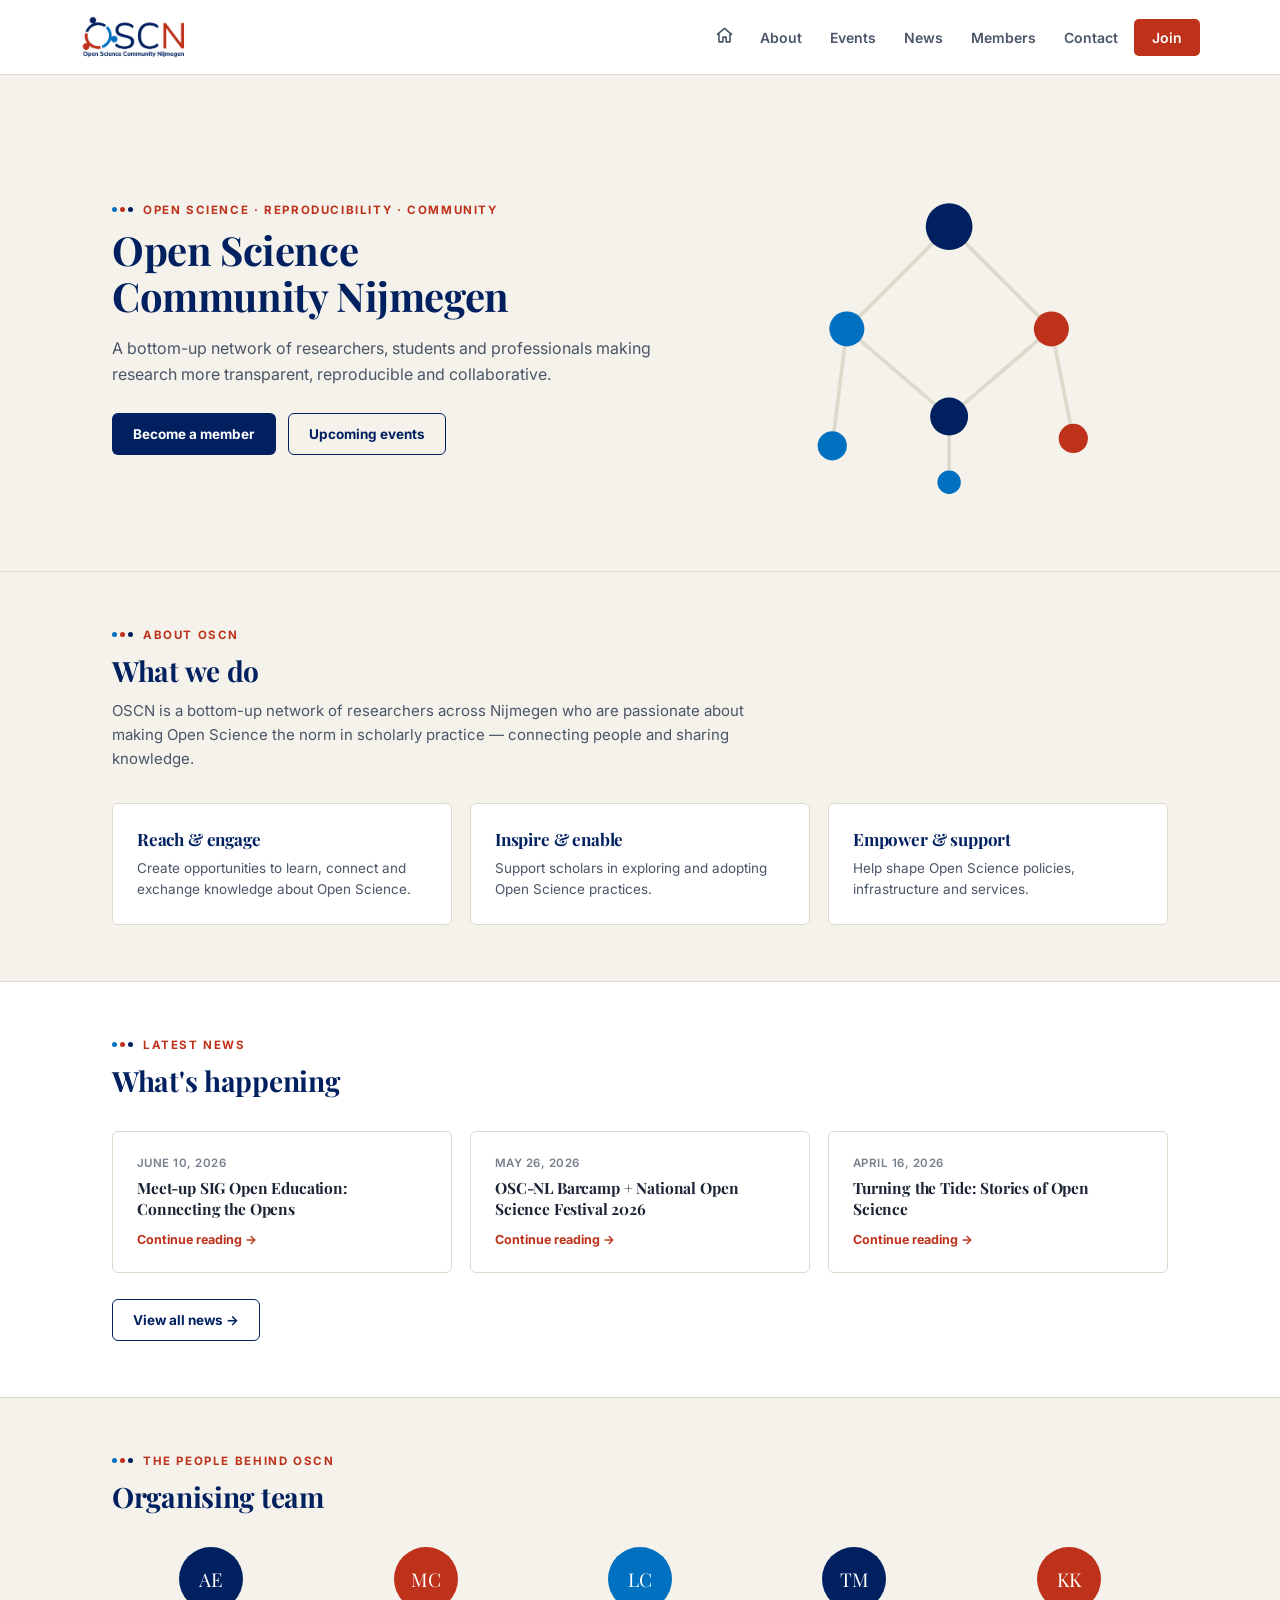
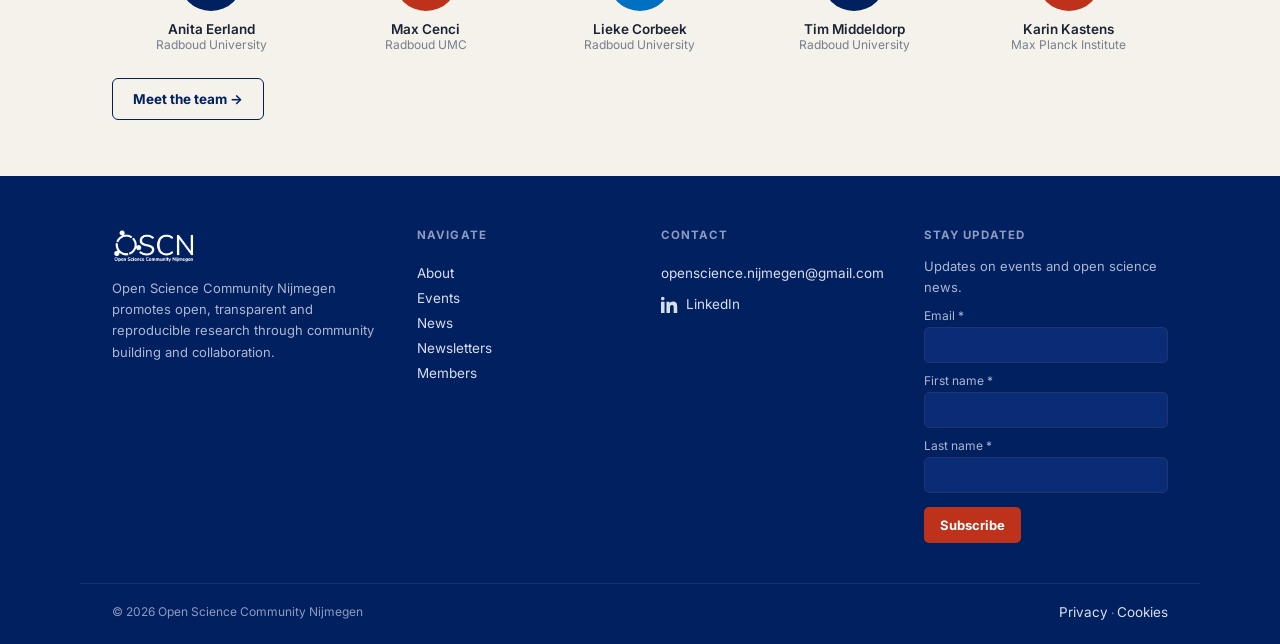
==== index.html @ 94304646 "Rename index (3).html to index.html" ====
<!DOCTYPE html>
<html lang="en">
<head>
<meta charset="UTF-8">
<meta name="viewport" content="width=device-width, initial-scale=1.0">
<title>Open Science Community Nijmegen</title>
<link rel="preconnect" href="https://fonts.googleapis.com">
<link rel="preconnect" href="https://fonts.gstatic.com" crossorigin>
<link href="https://fonts.googleapis.com/css2?family=Inter:wght@400;500;600;700&family=Playfair+Display:wght@500;600;700&display=swap" rel="stylesheet">
<link rel="stylesheet" href="style.css">
</head>
<body>

<header class="site">
  <div class="wrap bar">
    <a class="logo" href="index.html"><img src="images/OSCN_logo_transparant.png" alt="OSCN"></a>
    <button class="nav-toggle" id="navToggle">MENU</button>
    <nav class="primary" id="primaryNav">
      <ul>
        <li><a class="home-link" href="index.html" aria-label="Home">
          <svg viewBox="0 0 24 24" fill="none" stroke-width="2" stroke-linecap="round" stroke-linejoin="round"><path d="M3 10.5L12 3l9 7.5"/><path d="M5 10v10h5v-6h4v6h5V10"/></svg>
        </a></li>
        <li class="dropdown">
          <a href="pages/about.html">About</a>
          <div class="dropdown-content"><a href="pages/resources.html">Resources</a></div>
        </li>
        <li><a href="pages/events.html">Events</a></li>
        <li class="dropdown">
          <a href="pages/news.html">News</a>
          <div class="dropdown-content"><a href="pages/news.html">News</a><a href="pages/newsletters.html">Newsletters</a></div>
        </li>
        <li><a href="pages/members.html">Members</a></li>
        <li><a href="pages/contact.html">Contact</a></li>
        <li><a href="pages/members.html" class="join-btn">Join</a></li>
      </ul>
    </nav>
  </div>
</header>

<section class="page-hero">
  <div class="wrap" style="display:grid;grid-template-columns:1.3fr 1fr;gap:48px;align-items:center;">
    <div>
      <div class="eyebrow"><span class="dot3"><span></span><span></span><span></span></span>OPEN SCIENCE · REPRODUCIBILITY · COMMUNITY</div>
      <h1>Open Science Community Nijmegen</h1>
      <p class="lede">A bottom-up network of researchers, students and professionals making research more transparent, reproducible and collaborative.</p>
      <div class="btn-row" style="margin-top:26px;">
        <a href="pages/members.html" class="btn btn-primary">Become a member</a>
        <a href="pages/events.html" class="btn btn-outline">Upcoming events</a>
      </div>
    </div>
    <svg viewBox="0 0 300 260" width="100%" height="auto" aria-hidden="true">
      <g stroke-width="2.5" fill="none">
        <line x1="150" y1="60" x2="80" y2="130" stroke="#DEDACB"/>
        <line x1="150" y1="60" x2="220" y2="130" stroke="#DEDACB"/>
        <line x1="80" y1="130" x2="70" y2="210" stroke="#DEDACB"/>
        <line x1="80" y1="130" x2="150" y2="190" stroke="#DEDACB"/>
        <line x1="220" y1="130" x2="150" y2="190" stroke="#DEDACB"/>
        <line x1="220" y1="130" x2="235" y2="205" stroke="#DEDACB"/>
        <line x1="150" y1="190" x2="150" y2="235" stroke="#DEDACB"/>
      </g>
      <circle cx="150" cy="60" r="16" fill="#002060"/>
      <circle cx="80" cy="130" r="12" fill="#0070C0"/>
      <circle cx="220" cy="130" r="12" fill="#BE311A"/>
      <circle cx="70" cy="210" r="10" fill="#0070C0"/>
      <circle cx="150" cy="190" r="13" fill="#002060"/>
      <circle cx="235" cy="205" r="10" fill="#BE311A"/>
      <circle cx="150" cy="235" r="8" fill="#0070C0"/>
    </svg>
  </div>
</section>

<section class="reveal-target">
  <div class="wrap">
    <div class="section-head">
      <div class="eyebrow"><span class="dot3"><span></span><span></span><span></span></span>ABOUT OSCN</div>
      <h2>What we do</h2>
      <p>OSCN is a bottom-up network of researchers across Nijmegen who are passionate about making Open Science the norm in scholarly practice — connecting people and sharing knowledge.</p>
    </div>
    <div style="display:grid;grid-template-columns:repeat(3,1fr);gap:18px;">
      <div class="card"><h3 style="font-size:17px;color:var(--blue);margin-bottom:8px;">Reach &amp; engage</h3><p style="font-size:13.5px;color:var(--ink-soft);line-height:1.55;margin:0;">Create opportunities to learn, connect and exchange knowledge about Open Science.</p></div>
      <div class="card"><h3 style="font-size:17px;color:var(--blue);margin-bottom:8px;">Inspire &amp; enable</h3><p style="font-size:13.5px;color:var(--ink-soft);line-height:1.55;margin:0;">Support scholars in exploring and adopting Open Science practices.</p></div>
      <div class="card"><h3 style="font-size:17px;color:var(--blue);margin-bottom:8px;">Empower &amp; support</h3><p style="font-size:13.5px;color:var(--ink-soft);line-height:1.55;margin:0;">Help shape Open Science policies, infrastructure and services.</p></div>
    </div>
  </div>
</section>

<section class="section-alt reveal-target">
  <div class="wrap">
    <div class="section-head">
      <div class="eyebrow"><span class="dot3"><span></span><span></span><span></span></span>LATEST NEWS</div>
      <h2>What's happening</h2>
    </div>
    <div style="display:grid;grid-template-columns:repeat(3,1fr);gap:18px;">
      <div class="card">
        <div style="font-size:11.5px;color:var(--muted);font-weight:600;letter-spacing:.04em;margin-bottom:8px;">JUNE 10, 2026</div>
        <h3 style="font-size:15.5px;line-height:1.35;margin-bottom:8px;">Meet-up SIG Open Education: Connecting the Opens</h3>
        <a href="pages/news.html" style="font-size:12.5px;font-weight:700;color:var(--accent);text-decoration:none;">Continue reading →</a>
      </div>
      <div class="card">
        <div style="font-size:11.5px;color:var(--muted);font-weight:600;letter-spacing:.04em;margin-bottom:8px;">MAY 26, 2026</div>
        <h3 style="font-size:15.5px;line-height:1.35;margin-bottom:8px;">OSC-NL Barcamp + National Open Science Festival 2026</h3>
        <a href="pages/news.html" style="font-size:12.5px;font-weight:700;color:var(--accent);text-decoration:none;">Continue reading →</a>
      </div>
      <div class="card">
        <div style="font-size:11.5px;color:var(--muted);font-weight:600;letter-spacing:.04em;margin-bottom:8px;">APRIL 16, 2026</div>
        <h3 style="font-size:15.5px;line-height:1.35;margin-bottom:8px;">Turning the Tide: Stories of Open Science</h3>
        <a href="pages/news.html" style="font-size:12.5px;font-weight:700;color:var(--accent);text-decoration:none;">Continue reading →</a>
      </div>
    </div>
    <div style="margin-top:26px;"><a href="pages/news.html" class="btn btn-outline">View all news →</a></div>
  </div>
</section>

<section class="reveal-target">
  <div class="wrap">
    <div class="section-head">
      <div class="eyebrow"><span class="dot3"><span></span><span></span><span></span></span>THE PEOPLE BEHIND OSCN</div>
      <h2>Organising team</h2>
    </div>
    <div style="display:grid;grid-template-columns:repeat(5,1fr);gap:16px;">
      <div style="text-align:center;">
        <div style="width:64px;height:64px;border-radius:50%;background:var(--blue);color:#fff;display:flex;align-items:center;justify-content:center;font-family:'Playfair Display',serif;font-size:19px;margin:0 auto 10px;">AE</div>
        <div style="font-weight:600;font-size:13.5px;">Anita Eerland</div>
        <div style="font-size:12px;color:var(--muted);">Radboud University</div>
      </div>
      <div style="text-align:center;">
        <div style="width:64px;height:64px;border-radius:50%;background:var(--accent);color:#fff;display:flex;align-items:center;justify-content:center;font-family:'Playfair Display',serif;font-size:19px;margin:0 auto 10px;">MC</div>
        <div style="font-weight:600;font-size:13.5px;">Max Cenci</div>
        <div style="font-size:12px;color:var(--muted);">Radboud UMC</div>
      </div>
      <div style="text-align:center;">
        <div style="width:64px;height:64px;border-radius:50%;background:var(--sky);color:#fff;display:flex;align-items:center;justify-content:center;font-family:'Playfair Display',serif;font-size:19px;margin:0 auto 10px;">LC</div>
        <div style="font-weight:600;font-size:13.5px;">Lieke Corbeek</div>
        <div style="font-size:12px;color:var(--muted);">Radboud University</div>
      </div>
      <div style="text-align:center;">
        <div style="width:64px;height:64px;border-radius:50%;background:var(--blue);color:#fff;display:flex;align-items:center;justify-content:center;font-family:'Playfair Display',serif;font-size:19px;margin:0 auto 10px;">TM</div>
        <div style="font-weight:600;font-size:13.5px;">Tim Middeldorp</div>
        <div style="font-size:12px;color:var(--muted);">Radboud University</div>
      </div>
      <div style="text-align:center;">
        <div style="width:64px;height:64px;border-radius:50%;background:var(--accent);color:#fff;display:flex;align-items:center;justify-content:center;font-family:'Playfair Display',serif;font-size:19px;margin:0 auto 10px;">KK</div>
        <div style="font-weight:600;font-size:13.5px;">Karin Kastens</div>
        <div style="font-size:12px;color:var(--muted);">Max Planck Institute</div>
      </div>
    </div>
    <div style="margin-top:26px;"><a href="pages/about.html" class="btn btn-outline">Meet the team →</a></div>
  </div>
</section>

<footer class="site">
  <div class="wrap footer-grid">
    <div>
      <img src="images/OSCN_logo_transparant.png" alt="OSCN" class="footer-logo">
      <p>Open Science Community Nijmegen promotes open, transparent and reproducible research through community building and collaboration.</p>
    </div>
    <div class="flinks">
      <h3>Navigate</h3>
      <a href="pages/about.html">About</a>
      <a href="pages/events.html">Events</a>
      <a href="pages/news.html">News</a>
      <a href="pages/newsletters.html">Newsletters</a>
      <a href="pages/members.html">Members</a>
    </div>
    <div class="flinks">
      <h3>Contact</h3>
      <a href="mailto:openscience.nijmegen@gmail.com">openscience.nijmegen@gmail.com</a>
      <a class="social-link" href="https://www.linkedin.com/company/open-science-community-nijmegen/" target="_blank" rel="noopener noreferrer">
        <svg viewBox="0 0 24 24"><path d="M4.98 3.5C4.98 4.88 3.87 6 2.5 6S0 4.88 0 3.5 1.12 1 2.5 1 4.98 2.12 4.98 3.5zM0 8h5v16H0V8zm7.5 0H12v2.2h.1C12.9 8.8 14.7 7.7 17 7.7c5 0 5.9 3.3 5.9 7.6V24h-5v-7.3c0-1.7 0-3.9-2.4-3.9s-2.8 1.9-2.8 3.8V24h-5V8z"/></svg>
        LinkedIn
      </a>
    </div>
    <div>
      <h3>Stay updated</h3>
      <p style="margin-bottom:6px;">Updates on events and open science news.</p>
      <form method="post" action="https://open-science-community-nijmegen.email-provider.eu/subscribe/post/index.php" accept-charset="utf-8" class="nl-form form-op7pq9fkox">
        <input type="hidden" name="next" value="" />
        <input type="hidden" name="a" value="ohz7mrmpse" />
        <input type="hidden" name="l" value="op7pq9fkox" />
        <label for="id-Kz6LqtiXnQ">Email *</label>
        <input name="Kz6LqtiXnQ" id="id-Kz6LqtiXnQ" type="email" required>
        <label for="id-P3Px8y6G0Y">First name *</label>
        <input name="P3Px8y6G0Y" id="id-P3Px8y6G0Y" type="text" required>
        <label for="id-OTxNlZSNlG">Last name *</label>
        <input name="OTxNlZSNlG" id="id-OTxNlZSNlG" type="text" required>
        <input type="email" id="email" name="email" style="position:absolute;left:-9999px;" tabindex="-1" autocomplete="off">
        <input type="submit" value="Subscribe">
      </form>
    </div>
  </div>
  <div class="wrap footer-bottom">
    <span>© 2026 Open Science Community Nijmegen</span>
    <span><a href="#">Privacy</a> · <a href="#">Cookies</a></span>
  </div>
</footer>

<script src="script.js"></script>
</body>
</html>
---- style.css ----
/* ============ OSCN — shared styles ============ */
:root{
  --blue:#002060;
  --blue-deep:#001640;
  --accent:#BE311A;
  --accent-deep:#96250F;
  --sky:#0070C0;
  --paper:#F4F2EA;
  --card:#FFFFFF;
  --ink:#1B2434;
  --ink-soft:#4A5568;
  --muted:#767F8C;
  --rule:#DEDACB;
  --rule-strong:#C7C1AC;
  --radius:6px;
}
*{box-sizing:border-box;}
html{scroll-behavior:smooth;}
body{
  margin:0;background:var(--paper);color:var(--ink);
  font-family:'Inter',sans-serif;-webkit-font-smoothing:antialiased;
  font-weight:400;
}
img{max-width:100%;display:block;}
a{color:inherit;}
::selection{background:#F0D3CB;color:var(--accent-deep);}
h1,h2,h3{font-family:'Playfair Display',serif;margin:0;letter-spacing:-0.01em;}
.wrap{max-width:1120px;margin:0 auto;padding:0 32px;}
.eyebrow{
  font-family:'Inter',sans-serif;font-weight:700;font-size:11.5px;letter-spacing:.14em;
  text-transform:uppercase;color:var(--accent);display:flex;align-items:center;gap:10px;margin-bottom:10px;
}
.eyebrow .dot3{display:inline-flex;gap:3px;}
.eyebrow .dot3 span{width:5px;height:5px;border-radius:50%;background:var(--sky);}
.eyebrow .dot3 span:nth-child(2){background:var(--accent);}
.eyebrow .dot3 span:nth-child(3){background:var(--blue);}

/* ---------- header ---------- */
header.site{
  background:var(--card);border-bottom:1px solid var(--rule);
  position:sticky;top:0;z-index:40;
}
header.site .bar{display:flex;align-items:center;justify-content:space-between;gap:24px;padding:14px 0;}
.logo img{height:46px;width:auto;}
nav.primary{display:flex;align-items:center;gap:6px;}
nav.primary ul{list-style:none;display:flex;align-items:center;gap:4px;margin:0;padding:0;}
nav.primary > ul > li{position:relative;}
nav.primary a{
  text-decoration:none;font-size:14px;font-weight:600;color:var(--ink-soft);
  padding:10px 12px;border-radius:5px;display:inline-block;transition:color .15s,background .15s;
}
nav.primary > ul > li > a:hover{color:var(--blue);background:var(--paper);}
.home-link{display:flex;align-items:center;padding:10px !important;}
.home-link svg{width:19px;height:19px;stroke:var(--ink-soft);}
.home-link:hover svg{stroke:var(--blue);}
.dropdown{position:relative;}
.dropdown-content{
  position:absolute;top:100%;left:0;background:var(--card);border:1px solid var(--rule);
  border-radius:var(--radius);min-width:190px;box-shadow:0 12px 28px rgba(0,32,96,.1);
  opacity:0;visibility:hidden;transform:translateY(6px);transition:opacity .15s,transform .15s,visibility .15s;
  padding:6px;
}
.dropdown:hover .dropdown-content,.dropdown:focus-within .dropdown-content{opacity:1;visibility:visible;transform:none;}
.dropdown-content a{display:block;padding:9px 12px;font-size:13.5px;border-radius:4px;}
.dropdown-content a:hover{background:var(--paper);color:var(--blue);}
.join-btn{background:var(--accent) !important;color:#fff !important;padding:10px 18px !important;}
.join-btn:hover{background:var(--accent-deep) !important;}
.nav-toggle{display:none;background:none;border:1px solid var(--rule-strong);border-radius:5px;padding:8px 12px;font-weight:600;font-size:13px;cursor:pointer;color:var(--blue);}

/* ---------- hero ---------- */
.page-hero{padding:64px 0 52px;border-bottom:1px solid var(--rule);}
.page-hero h1{font-size:40px;line-height:1.15;color:var(--blue);max-width:16ch;}
.page-hero .lede{font-size:16px;line-height:1.65;color:var(--ink-soft);max-width:56ch;margin:16px 0 0;}

/* ---------- buttons ---------- */
.btn{
  font-family:'Inter',sans-serif;font-weight:700;font-size:13.5px;
  padding:12px 20px;border-radius:var(--radius);text-decoration:none;
  display:inline-flex;align-items:center;gap:8px;border:1.5px solid transparent;transition:background .12s,color .12s,border-color .12s;
}
.btn-primary{background:var(--blue);color:#fff;}
.btn-primary:hover{background:var(--blue-deep);}
.btn-outline{border-color:var(--blue);color:var(--blue);}
.btn-outline:hover{background:var(--blue);color:#fff;}
.btn-accent{background:var(--accent);color:#fff;}
.btn-accent:hover{background:var(--accent-deep);}
.btn-row{display:flex;gap:12px;flex-wrap:wrap;}

/* ---------- node motif (signature element) ---------- */
.nodes-divider{display:flex;align-items:center;gap:8px;margin:0 0 18px;}
.nodes-divider svg{display:block;}

/* ---------- sections ---------- */
section{padding:56px 0;}
.section-head{margin-bottom:32px;max-width:64ch;}
.section-head h2{font-size:28px;color:var(--blue);}
.section-head p{font-size:15px;color:var(--ink-soft);line-height:1.6;margin:10px 0 0;}
.section-alt{background:var(--card);border-top:1px solid var(--rule);border-bottom:1px solid var(--rule);}

/* ---------- cards ---------- */
.card{background:var(--card);border:1px solid var(--rule);border-radius:var(--radius);padding:24px;}

/* ---------- footer ---------- */
footer.site{background:var(--blue);color:#D9DEEC;padding:52px 0 24px;margin-top:0;}
footer.site .footer-grid{display:grid;grid-template-columns:1.3fr 1fr 1fr 1.2fr;gap:40px;}
footer.site .footer-logo{height:36px;filter:brightness(0) invert(1);margin-bottom:14px;}
footer.site p{font-size:13px;line-height:1.65;color:#AEB7D1;margin:0;}
footer.site h3{font-family:'Inter',sans-serif;font-size:11.5px;letter-spacing:.1em;text-transform:uppercase;color:#8E9AC0;margin:0 0 14px;font-weight:700;}
footer.site .flinks{display:flex;flex-direction:column;gap:9px;}
footer.site a{text-decoration:none;color:#D9DEEC;font-size:13.5px;}
footer.site a:hover{color:#fff;}
.social-link{display:inline-flex;align-items:center;gap:8px;margin-top:6px;}
.social-link svg{width:17px;height:17px;fill:#D9DEEC;}
.social-link:hover svg{fill:#fff;}
.nl-form label{display:block;font-size:12px;color:#AEB7D1;margin:10px 0 4px;}
.nl-form input[type=email],.nl-form input[type=text]{
  width:100%;padding:9px 11px;border-radius:5px;border:1px solid #22346E;background:#0A2B75;color:#fff;font-size:13.5px;font-family:'Inter',sans-serif;
}
.nl-form input::placeholder{color:#7F8BB3;}
.nl-form input[type=submit]{
  margin-top:14px;background:var(--accent);color:#fff;border:none;padding:10px 16px;border-radius:5px;
  font-weight:700;font-size:13px;cursor:pointer;font-family:'Inter',sans-serif;
}
.nl-form input[type=submit]:hover{background:var(--accent-deep);}
.footer-bottom{
  margin-top:40px;padding-top:20px;border-top:1px solid #1C2E68;
  display:flex;justify-content:space-between;flex-wrap:wrap;gap:10px;font-size:12px;color:#8E9AC0;
}
.footer-bottom a{color:#8E9AC0;font-size:12px;}
.footer-bottom a:hover{color:#fff;}

@media(max-width:900px){
  footer.site .footer-grid{grid-template-columns:1fr 1fr;}
}
@media(max-width:860px){
  .nav-toggle{display:inline-block;}
  nav.primary{
    position:absolute;top:100%;left:0;right:0;background:var(--card);border-bottom:1px solid var(--rule);
    display:none;padding:10px 0;
  }
  nav.primary.open{display:block;}
  nav.primary ul{flex-direction:column;align-items:stretch;padding:0 20px;gap:2px;}
  .dropdown-content{position:static;box-shadow:none;opacity:1;visibility:visible;transform:none;display:none;border:none;padding-left:14px;}
  .dropdown.open .dropdown-content{display:block;}
  header.site .bar{position:relative;}
  .page-hero h1{font-size:30px;}
  footer.site .footer-grid{grid-template-columns:1fr;gap:28px;}
}

/* reveal */
.reveal{opacity:0;transform:translateY(12px);transition:opacity .5s ease,transform .5s ease;}
.reveal.in{opacity:1;transform:none;}
@media (prefers-reduced-motion: reduce){.reveal{opacity:1;transform:none;transition:none;}}
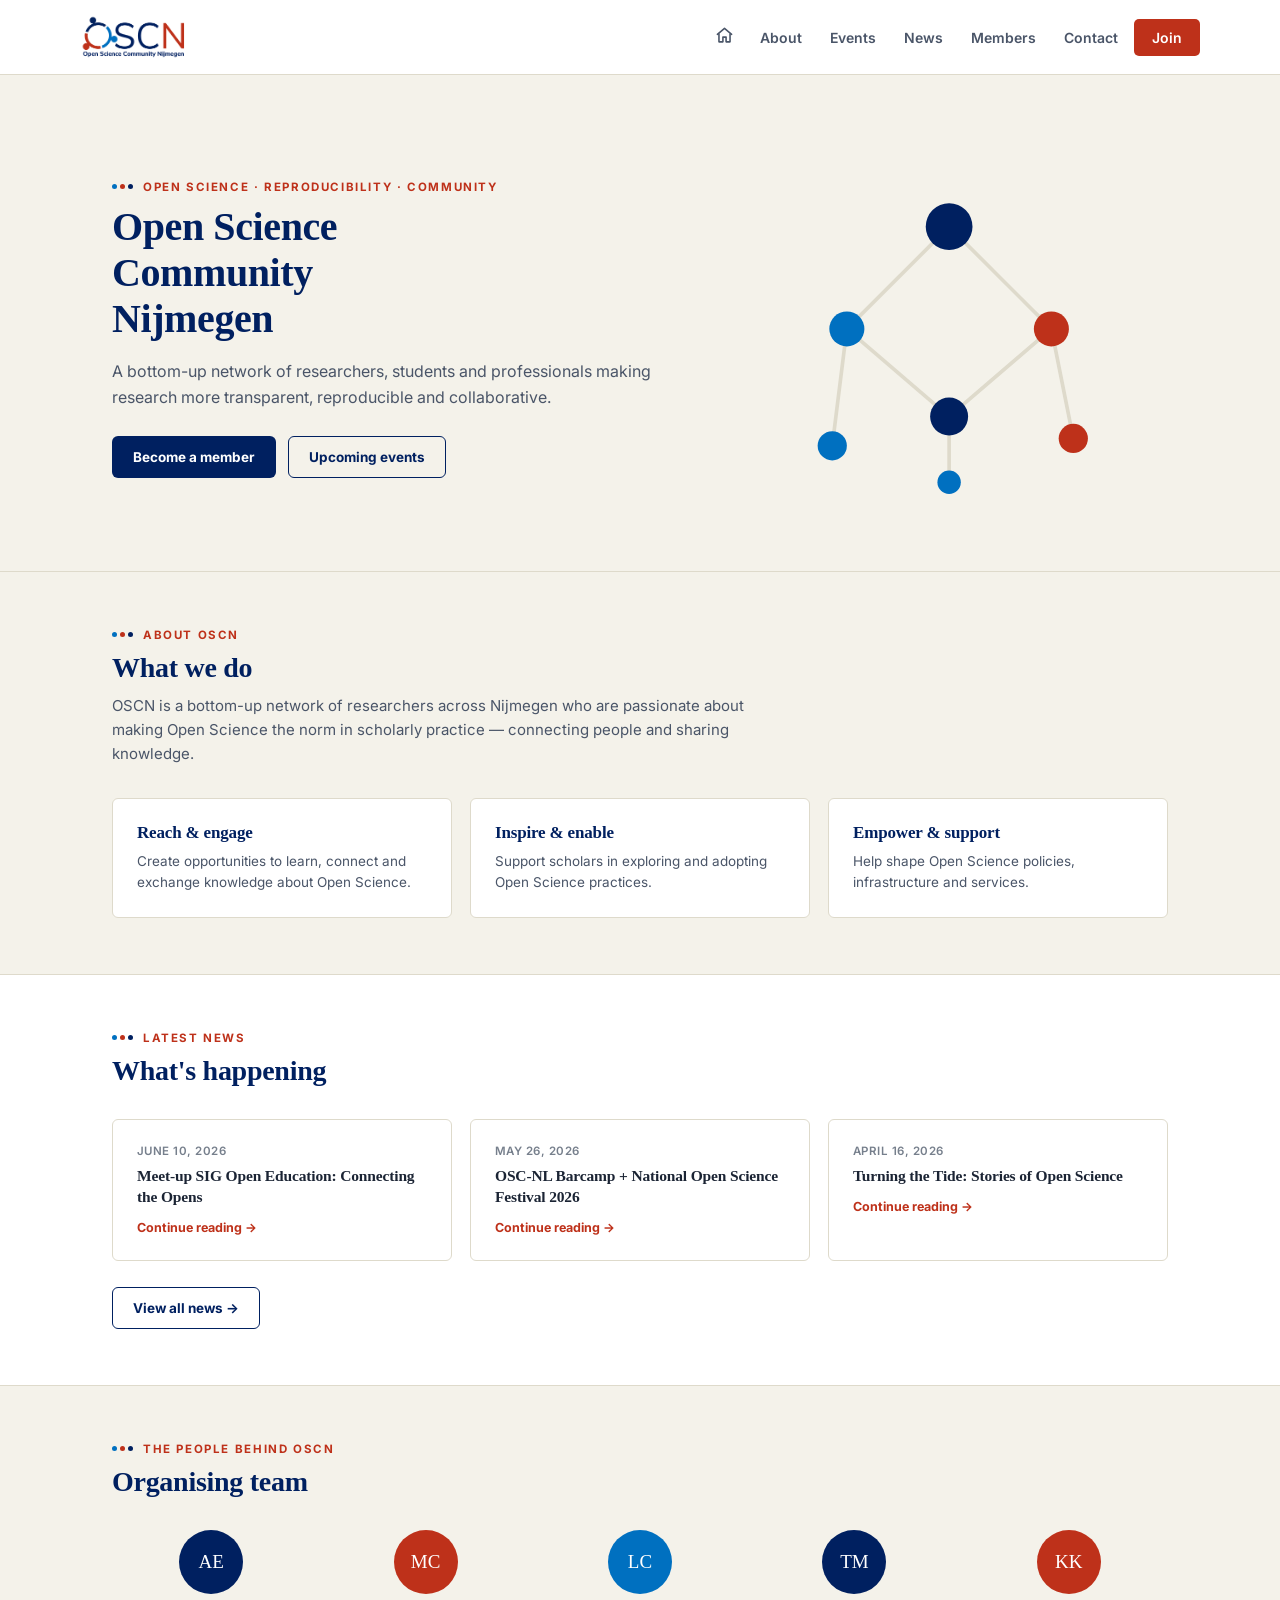
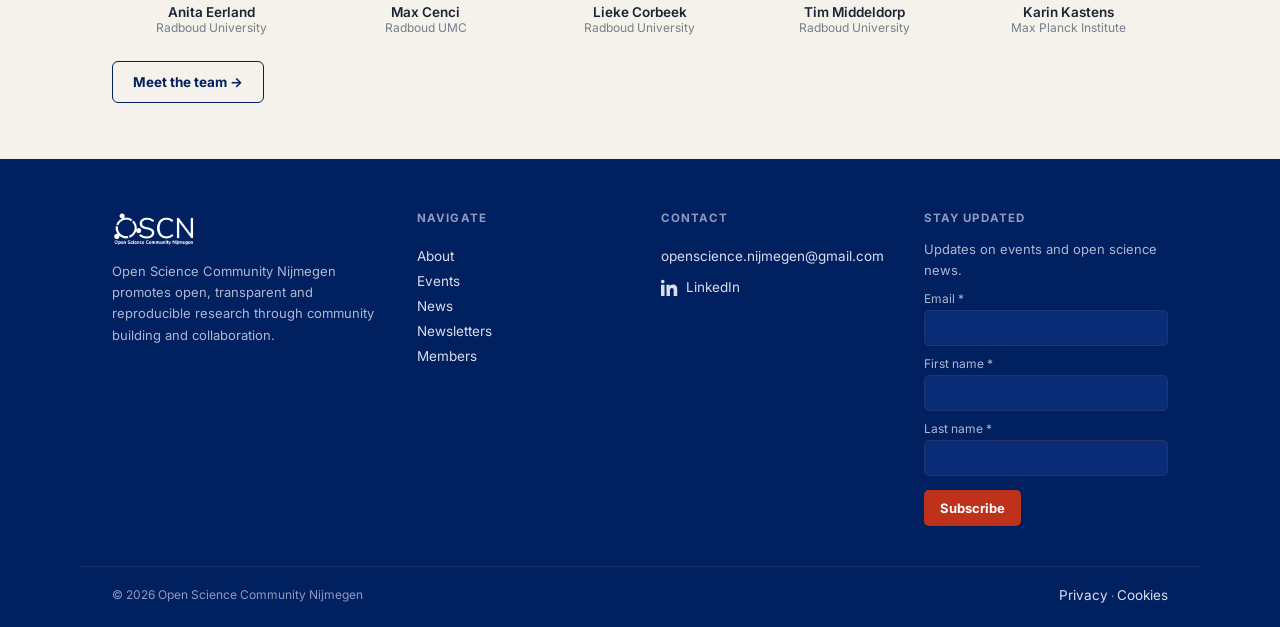
==== commit d487b1c4: "Update index.html" ====
--- a/index.html
+++ b/index.html
@@ -6,7 +6,7 @@
 <title>Open Science Community Nijmegen</title>
 <link rel="preconnect" href="https://fonts.googleapis.com">
 <link rel="preconnect" href="https://fonts.gstatic.com" crossorigin>
-<link href="https://fonts.googleapis.com/css2?family=Inter:wght@400;500;600;700&family=Playfair+Display:wght@500;600;700&display=swap" rel="stylesheet">
+<link href="https://fonts.googleapis.com/css2?family=Inter:wght@400;500;600;700&family=Inter:wght@500;600;700&display=swap" rel="stylesheet">
 <link rel="stylesheet" href="style.css">
 </head>
 <body>
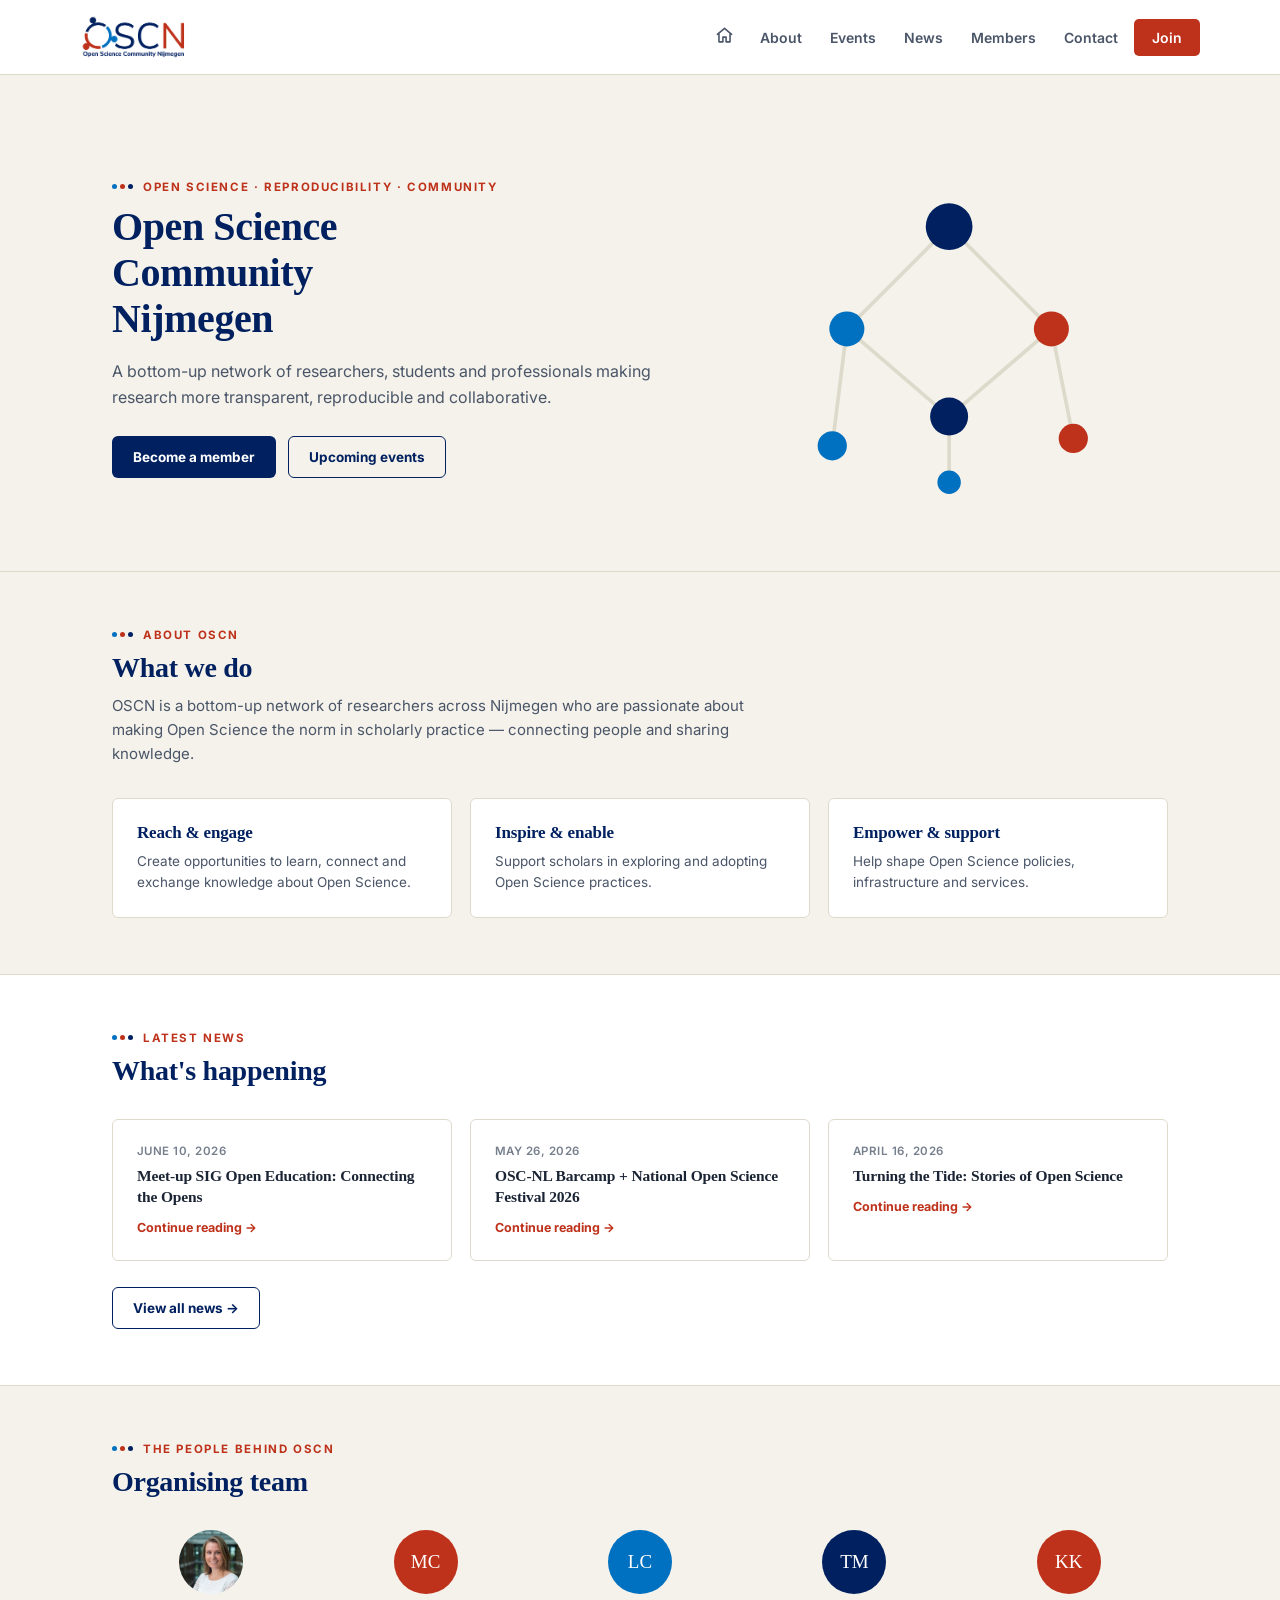
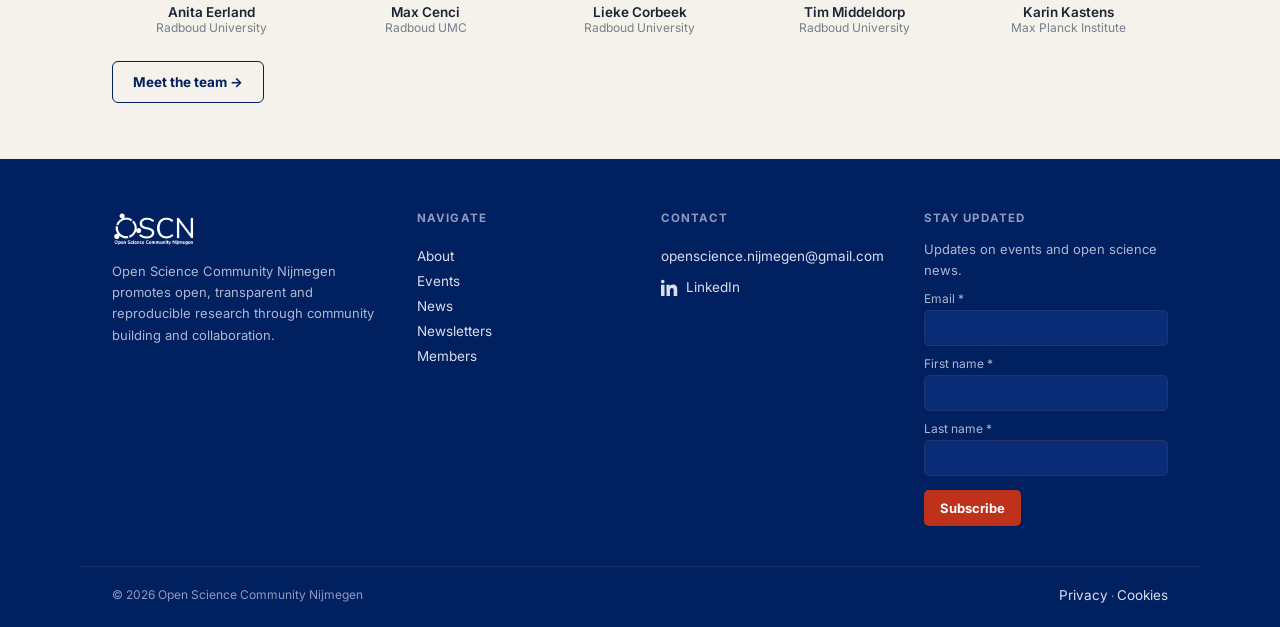
==== commit 48a192c1: "Update index.html" ====
--- a/index.html
+++ b/index.html
@@ -111,38 +111,48 @@
   </div>
 </section>
 
+  
 <section class="reveal-target">
   <div class="wrap">
     <div class="section-head">
       <div class="eyebrow"><span class="dot3"><span></span><span></span><span></span></span>THE PEOPLE BEHIND OSCN</div>
       <h2>Organising team</h2>
+      
     </div>
     <div style="display:grid;grid-template-columns:repeat(5,1fr);gap:16px;">
-      <div style="text-align:center;">
-        <div style="width:64px;height:64px;border-radius:50%;background:var(--blue);color:#fff;display:flex;align-items:center;justify-content:center;font-family:'Playfair Display',serif;font-size:19px;margin:0 auto 10px;">AE</div>
+      
+      <div style="text-align:center;">
+        <div style="width:64px;height:64px;border-radius:50%;overflow:hidden;margin:0 auto 10px;">
+    <img src="images/about/Anita.jpg" alt="Anita Eerland" style="width:100%;height:100%;object-fit:cover;">
+</div>
         <div style="font-weight:600;font-size:13.5px;">Anita Eerland</div>
         <div style="font-size:12px;color:var(--muted);">Radboud University</div>
       </div>
+      
       <div style="text-align:center;">
         <div style="width:64px;height:64px;border-radius:50%;background:var(--accent);color:#fff;display:flex;align-items:center;justify-content:center;font-family:'Playfair Display',serif;font-size:19px;margin:0 auto 10px;">MC</div>
         <div style="font-weight:600;font-size:13.5px;">Max Cenci</div>
         <div style="font-size:12px;color:var(--muted);">Radboud UMC</div>
       </div>
+      
       <div style="text-align:center;">
         <div style="width:64px;height:64px;border-radius:50%;background:var(--sky);color:#fff;display:flex;align-items:center;justify-content:center;font-family:'Playfair Display',serif;font-size:19px;margin:0 auto 10px;">LC</div>
         <div style="font-weight:600;font-size:13.5px;">Lieke Corbeek</div>
         <div style="font-size:12px;color:var(--muted);">Radboud University</div>
       </div>
+      
       <div style="text-align:center;">
         <div style="width:64px;height:64px;border-radius:50%;background:var(--blue);color:#fff;display:flex;align-items:center;justify-content:center;font-family:'Playfair Display',serif;font-size:19px;margin:0 auto 10px;">TM</div>
         <div style="font-weight:600;font-size:13.5px;">Tim Middeldorp</div>
         <div style="font-size:12px;color:var(--muted);">Radboud University</div>
       </div>
+      
       <div style="text-align:center;">
         <div style="width:64px;height:64px;border-radius:50%;background:var(--accent);color:#fff;display:flex;align-items:center;justify-content:center;font-family:'Playfair Display',serif;font-size:19px;margin:0 auto 10px;">KK</div>
         <div style="font-weight:600;font-size:13.5px;">Karin Kastens</div>
         <div style="font-size:12px;color:var(--muted);">Max Planck Institute</div>
       </div>
+      
     </div>
     <div style="margin-top:26px;"><a href="pages/about.html" class="btn btn-outline">Meet the team →</a></div>
   </div>
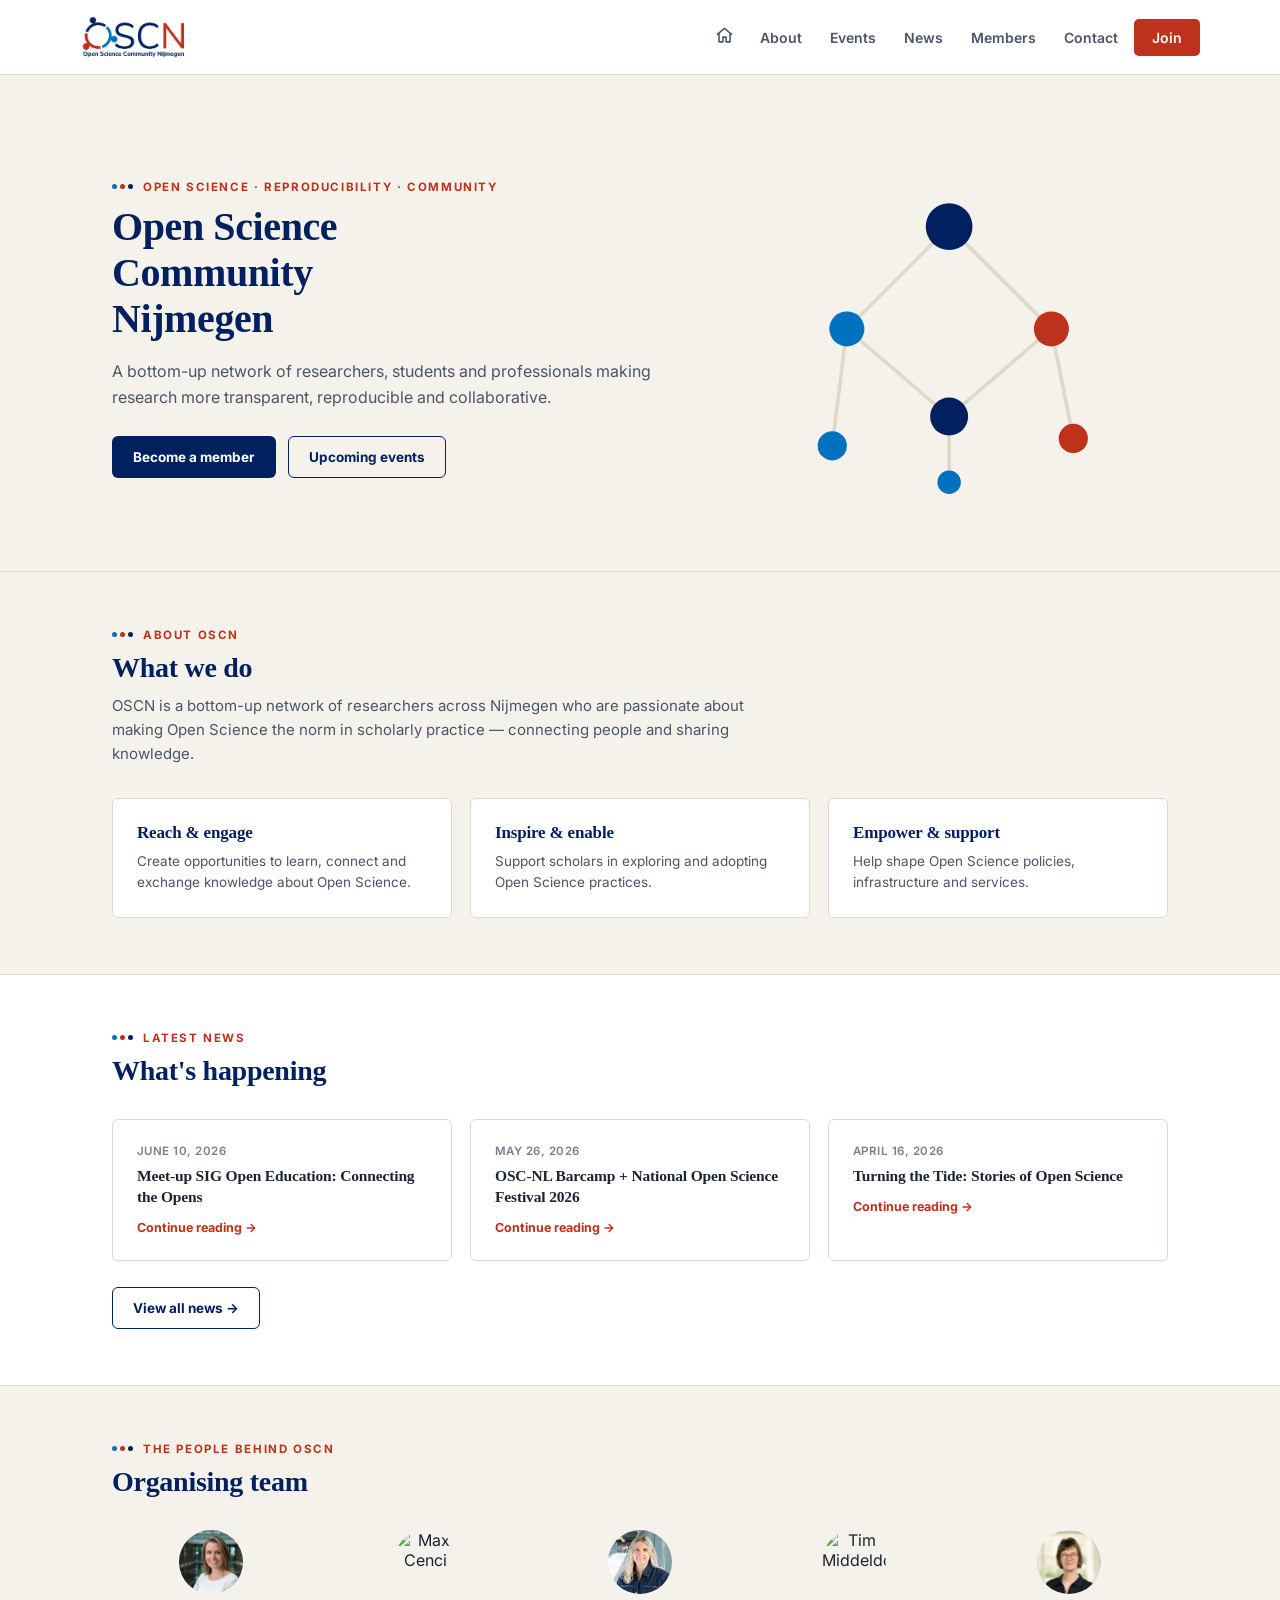
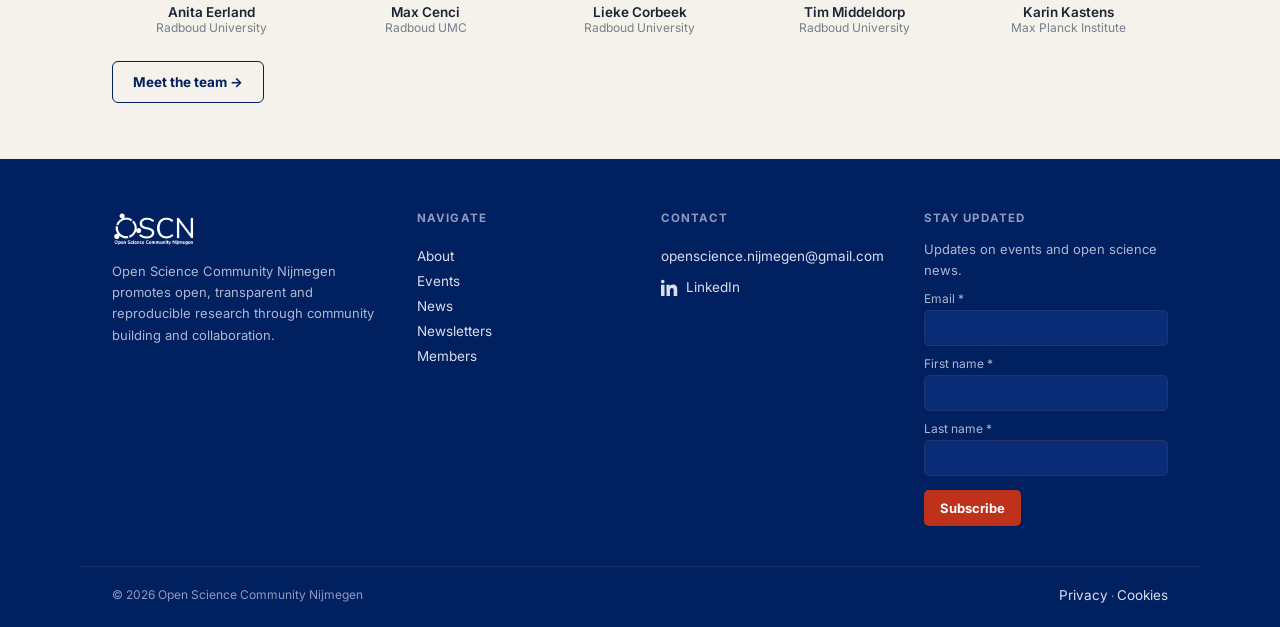
==== commit 679bc6b2: "Update index.html" ====
--- a/index.html
+++ b/index.html
@@ -130,25 +130,33 @@
       </div>
       
       <div style="text-align:center;">
-        <div style="width:64px;height:64px;border-radius:50%;background:var(--accent);color:#fff;display:flex;align-items:center;justify-content:center;font-family:'Playfair Display',serif;font-size:19px;margin:0 auto 10px;">MC</div>
+       <div style="width:64px;height:64px;border-radius:50%;overflow:hidden;margin:0 auto 10px;">
+    <img src="images/about/Max.jpg" alt="Max Cenci" style="width:100%;height:100%;object-fit:cover;">
+</div>
         <div style="font-weight:600;font-size:13.5px;">Max Cenci</div>
         <div style="font-size:12px;color:var(--muted);">Radboud UMC</div>
       </div>
       
       <div style="text-align:center;">
-        <div style="width:64px;height:64px;border-radius:50%;background:var(--sky);color:#fff;display:flex;align-items:center;justify-content:center;font-family:'Playfair Display',serif;font-size:19px;margin:0 auto 10px;">LC</div>
+        <div style="width:64px;height:64px;border-radius:50%;overflow:hidden;margin:0 auto 10px;">
+    <img src="images/about/Lieke.jpg" alt="Lieke Corbeek" style="width:100%;height:100%;object-fit:cover;">
+</div>
         <div style="font-weight:600;font-size:13.5px;">Lieke Corbeek</div>
         <div style="font-size:12px;color:var(--muted);">Radboud University</div>
       </div>
       
       <div style="text-align:center;">
-        <div style="width:64px;height:64px;border-radius:50%;background:var(--blue);color:#fff;display:flex;align-items:center;justify-content:center;font-family:'Playfair Display',serif;font-size:19px;margin:0 auto 10px;">TM</div>
+        <div style="width:64px;height:64px;border-radius:50%;overflow:hidden;margin:0 auto 10px;">
+    <img src="images/about/Tim.jpg" alt="Tim Middeldorp" style="width:100%;height:100%;object-fit:cover;">
+</div>
         <div style="font-weight:600;font-size:13.5px;">Tim Middeldorp</div>
         <div style="font-size:12px;color:var(--muted);">Radboud University</div>
       </div>
       
       <div style="text-align:center;">
-        <div style="width:64px;height:64px;border-radius:50%;background:var(--accent);color:#fff;display:flex;align-items:center;justify-content:center;font-family:'Playfair Display',serif;font-size:19px;margin:0 auto 10px;">KK</div>
+        <div style="width:64px;height:64px;border-radius:50%;overflow:hidden;margin:0 auto 10px;">
+    <img src="images/about/Karin.jpg" alt="Karin Kastens" style="width:100%;height:100%;object-fit:cover;">
+</div>
         <div style="font-weight:600;font-size:13.5px;">Karin Kastens</div>
         <div style="font-size:12px;color:var(--muted);">Max Planck Institute</div>
       </div>
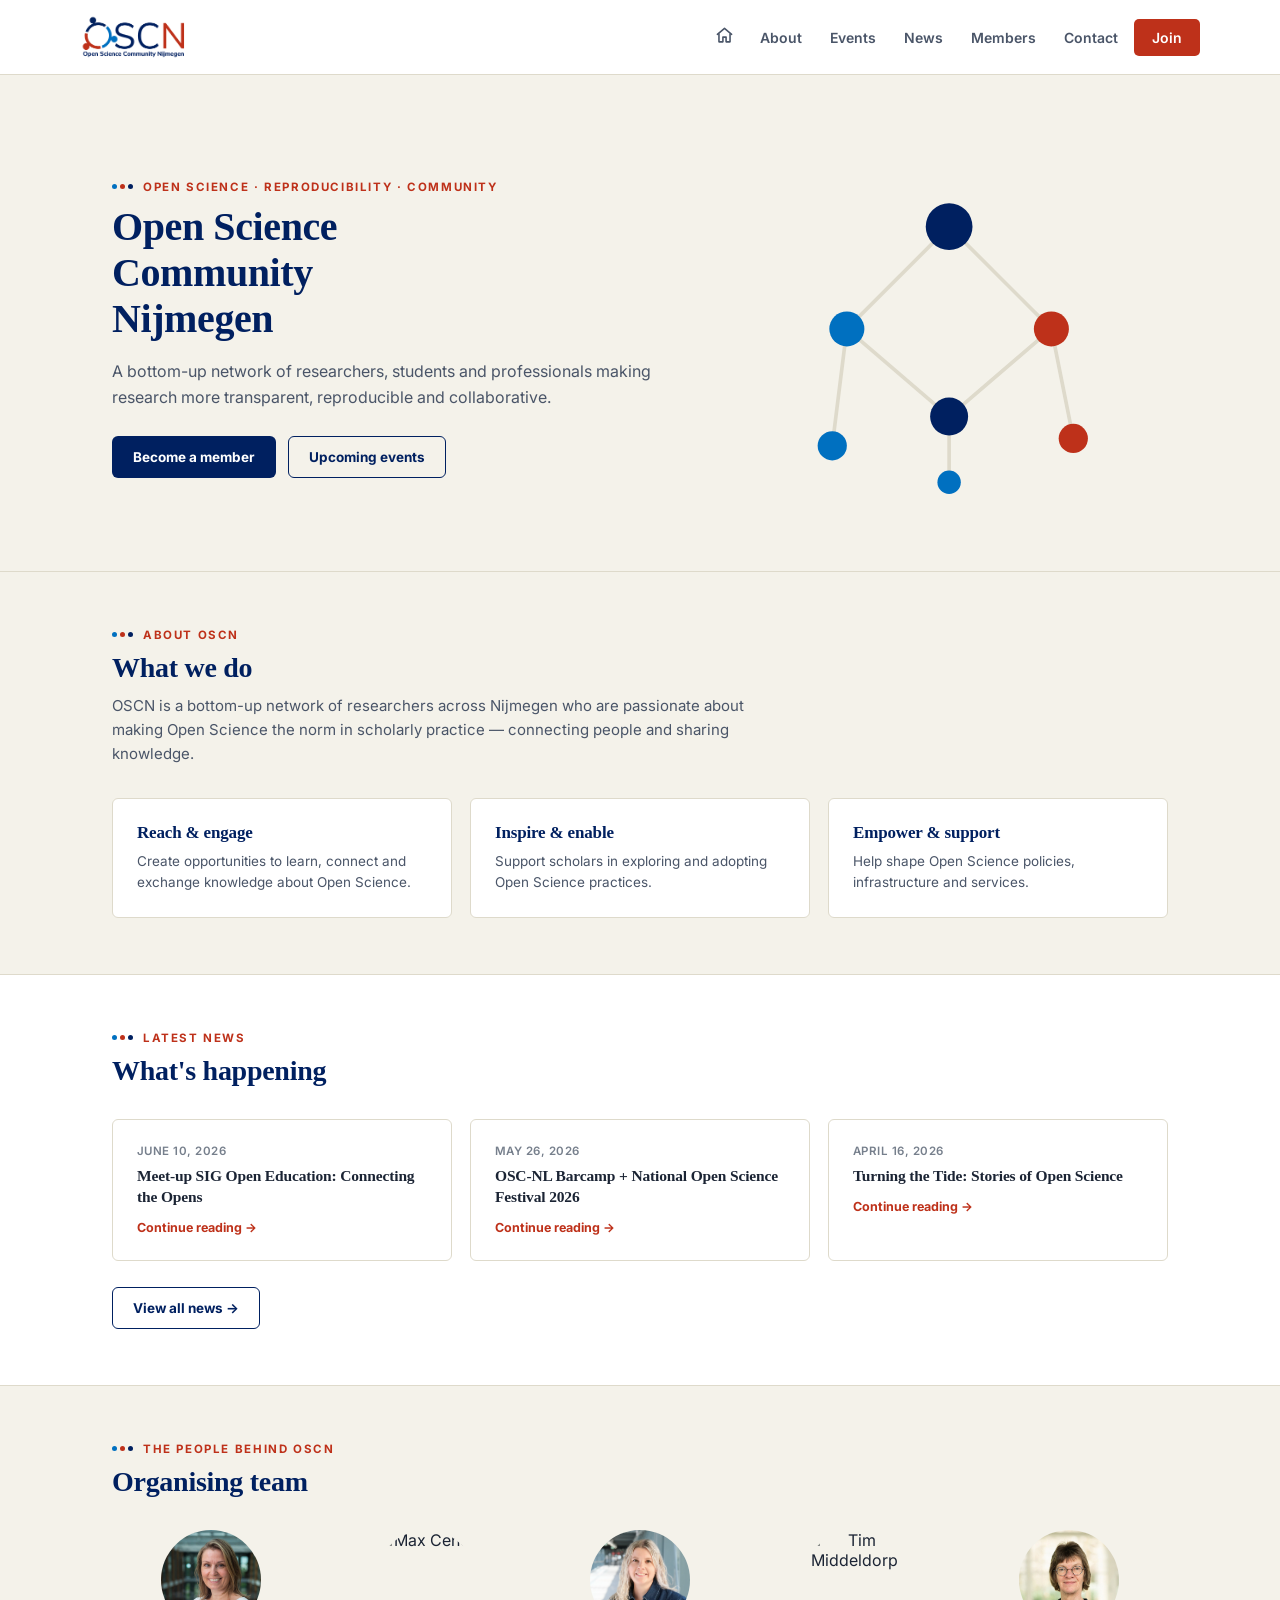
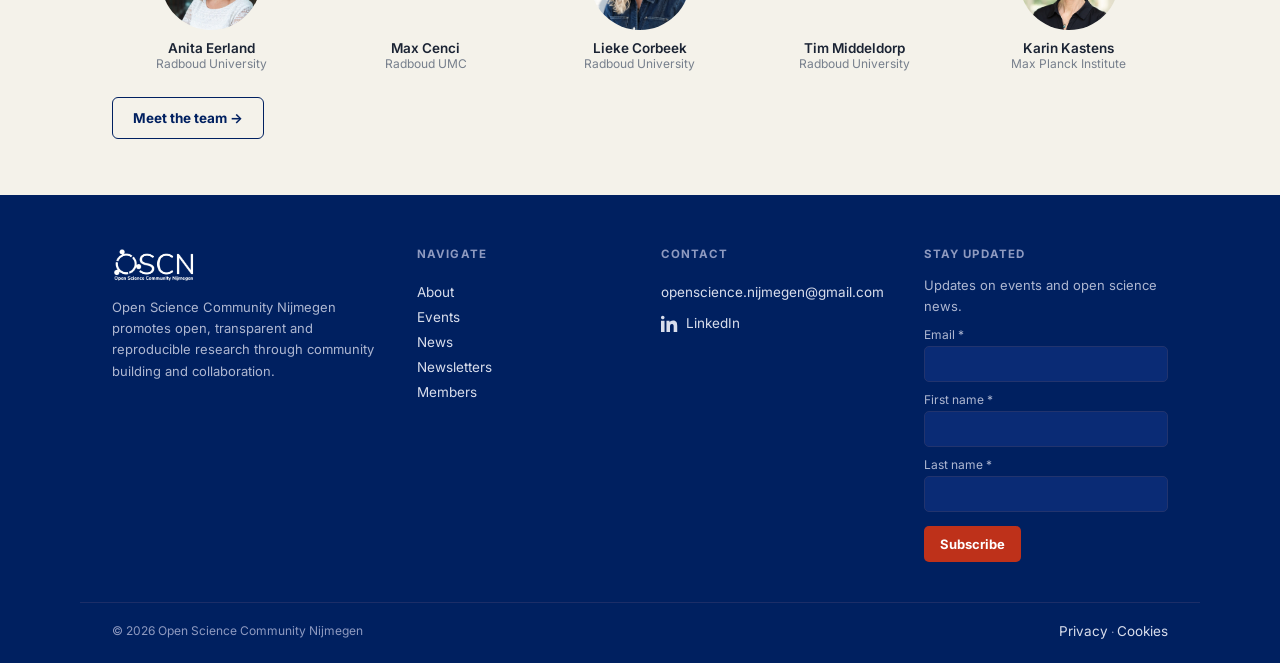
==== commit ec1e1b56: "Update index.html" ====
--- a/index.html
+++ b/index.html
@@ -122,7 +122,7 @@
     <div style="display:grid;grid-template-columns:repeat(5,1fr);gap:16px;">
       
       <div style="text-align:center;">
-        <div style="width:64px;height:64px;border-radius:50%;overflow:hidden;margin:0 auto 10px;">
+        <div style="width:100px;height:100px;border-radius:50%;overflow:hidden;margin:0 auto 10px;">
     <img src="images/about/Anita.jpg" alt="Anita Eerland" style="width:100%;height:100%;object-fit:cover;">
 </div>
         <div style="font-weight:600;font-size:13.5px;">Anita Eerland</div>
@@ -130,7 +130,7 @@
       </div>
       
       <div style="text-align:center;">
-       <div style="width:64px;height:64px;border-radius:50%;overflow:hidden;margin:0 auto 10px;">
+       <div style="width:100px;height:100px;border-radius:50%;overflow:hidden;margin:0 auto 10px;">
     <img src="images/about/Max.jpg" alt="Max Cenci" style="width:100%;height:100%;object-fit:cover;">
 </div>
         <div style="font-weight:600;font-size:13.5px;">Max Cenci</div>
@@ -138,7 +138,7 @@
       </div>
       
       <div style="text-align:center;">
-        <div style="width:64px;height:64px;border-radius:50%;overflow:hidden;margin:0 auto 10px;">
+        <div style="width:100px;height:100px;border-radius:50%;overflow:hidden;margin:0 auto 10px;">
     <img src="images/about/Lieke.jpg" alt="Lieke Corbeek" style="width:100%;height:100%;object-fit:cover;">
 </div>
         <div style="font-weight:600;font-size:13.5px;">Lieke Corbeek</div>
@@ -146,7 +146,7 @@
       </div>
       
       <div style="text-align:center;">
-        <div style="width:64px;height:64px;border-radius:50%;overflow:hidden;margin:0 auto 10px;">
+        <div style="width:100px;height:100px;border-radius:50%;overflow:hidden;margin:0 auto 10px;">
     <img src="images/about/Tim.jpg" alt="Tim Middeldorp" style="width:100%;height:100%;object-fit:cover;">
 </div>
         <div style="font-weight:600;font-size:13.5px;">Tim Middeldorp</div>
@@ -154,7 +154,7 @@
       </div>
       
       <div style="text-align:center;">
-        <div style="width:64px;height:64px;border-radius:50%;overflow:hidden;margin:0 auto 10px;">
+        <div style="width:100px;height:100px;border-radius:50%;overflow:hidden;margin:0 auto 10px;">
     <img src="images/about/Karin.jpg" alt="Karin Kastens" style="width:100%;height:100%;object-fit:cover;">
 </div>
         <div style="font-weight:600;font-size:13.5px;">Karin Kastens</div>
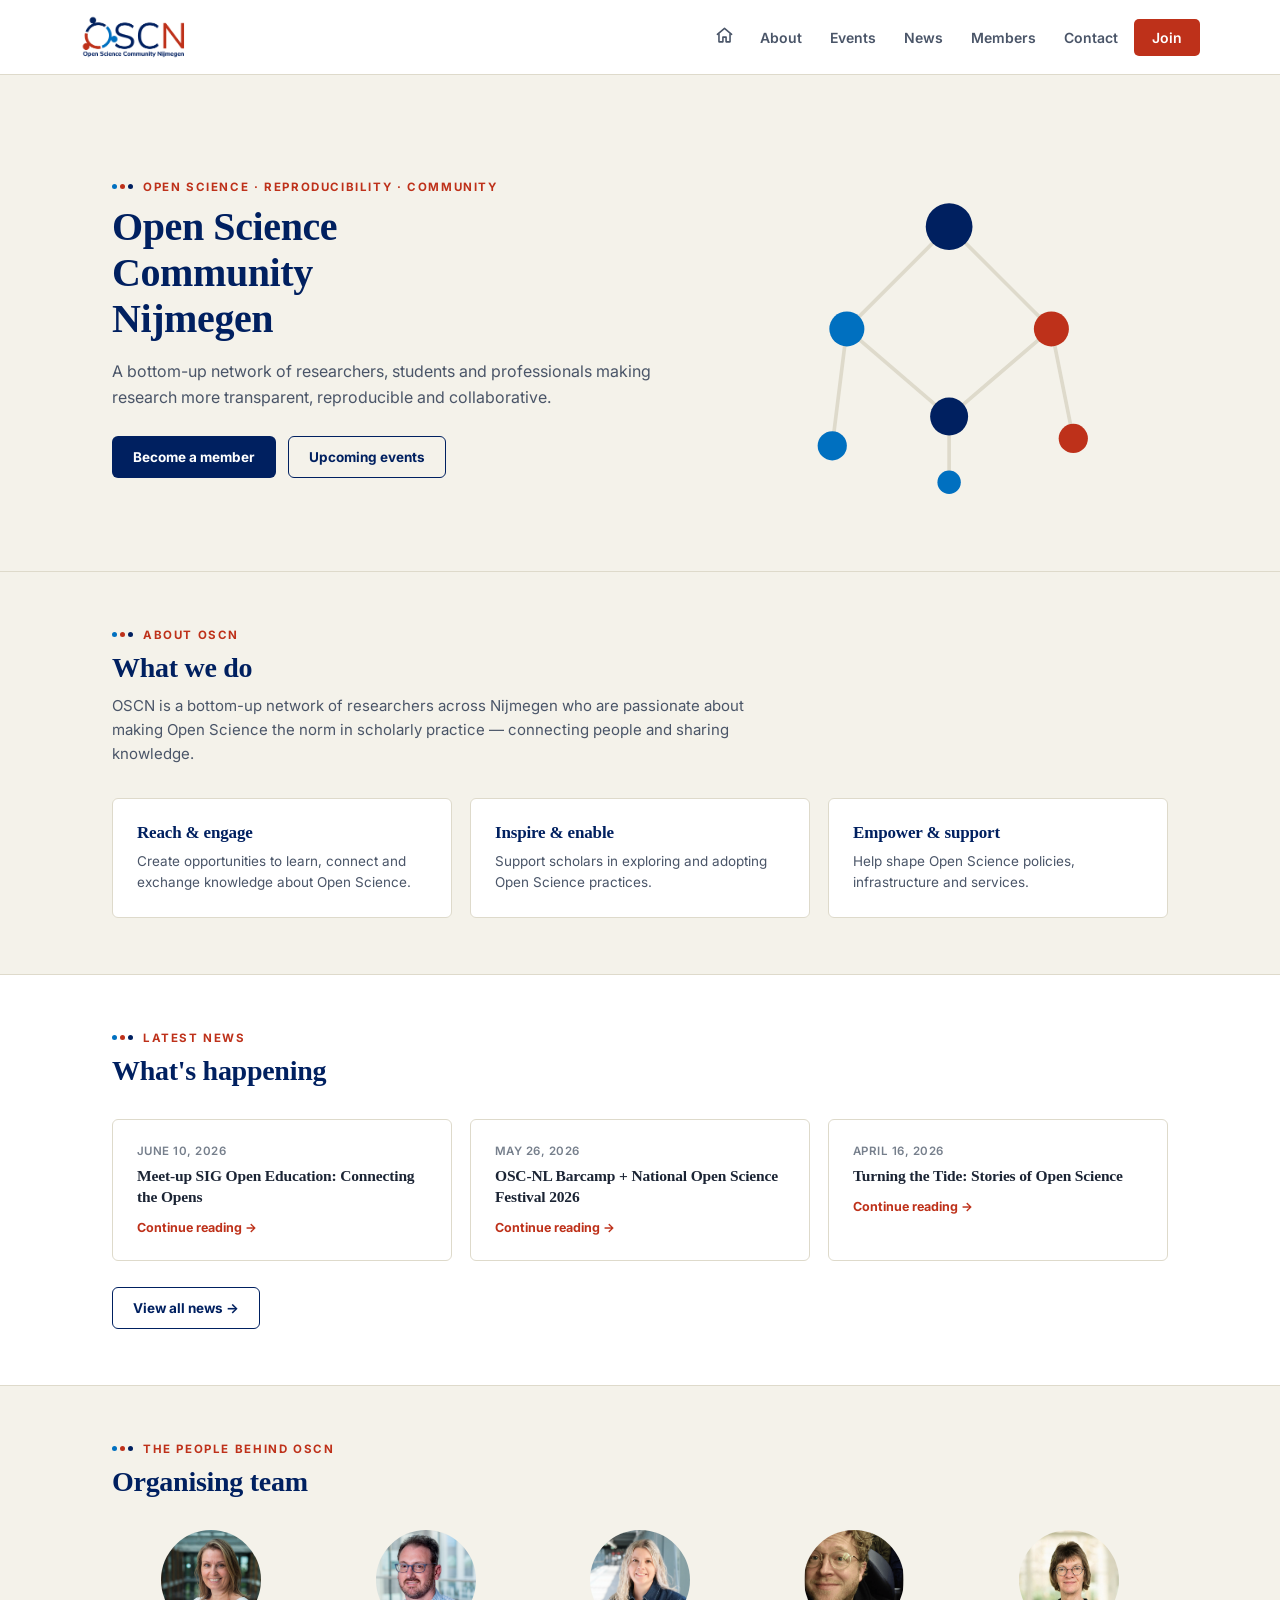
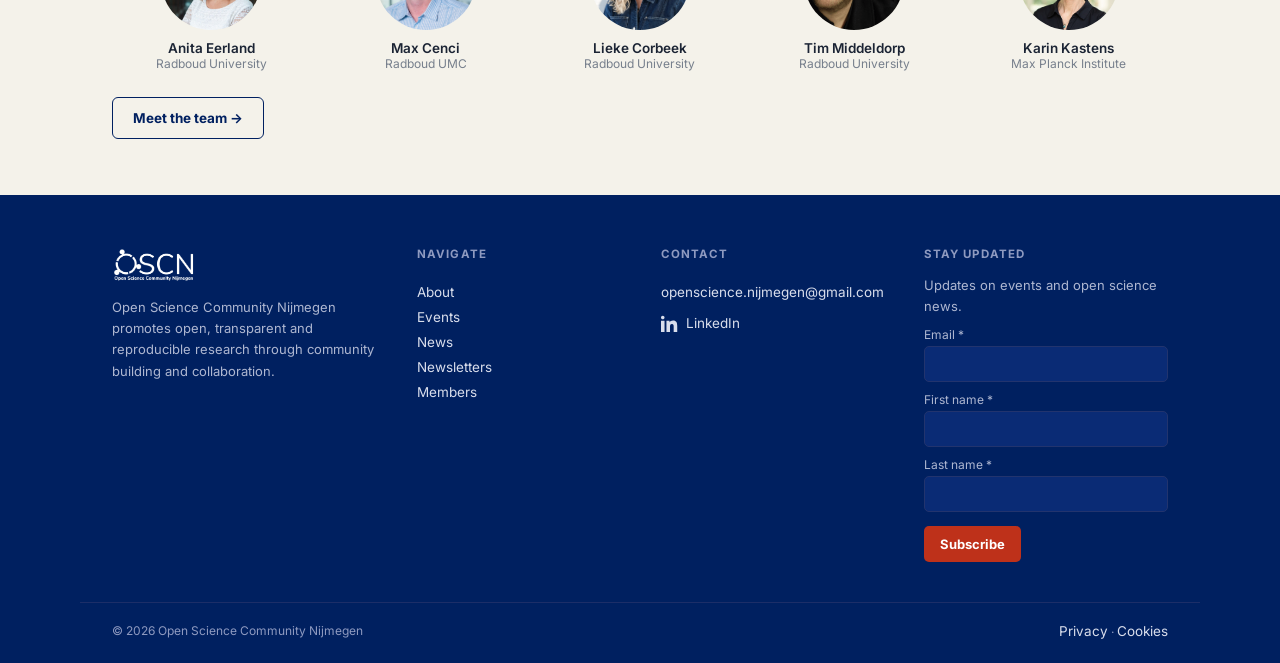
==== commit bcd3ca0f: "Update index.html" ====
--- a/index.html
+++ b/index.html
@@ -131,7 +131,7 @@
       
       <div style="text-align:center;">
        <div style="width:100px;height:100px;border-radius:50%;overflow:hidden;margin:0 auto 10px;">
-    <img src="images/about/Max.jpg" alt="Max Cenci" style="width:100%;height:100%;object-fit:cover;">
+    <img src="images/about/Max.png" alt="Max Cenci" style="width:100%;height:100%;object-fit:cover;">
 </div>
         <div style="font-weight:600;font-size:13.5px;">Max Cenci</div>
         <div style="font-size:12px;color:var(--muted);">Radboud UMC</div>
@@ -147,7 +147,7 @@
       
       <div style="text-align:center;">
         <div style="width:100px;height:100px;border-radius:50%;overflow:hidden;margin:0 auto 10px;">
-    <img src="images/about/Tim.jpg" alt="Tim Middeldorp" style="width:100%;height:100%;object-fit:cover;">
+    <img src="images/about/Tim.png" alt="Tim Middeldorp" style="width:100%;height:100%;object-fit:cover;">
 </div>
         <div style="font-weight:600;font-size:13.5px;">Tim Middeldorp</div>
         <div style="font-size:12px;color:var(--muted);">Radboud University</div>
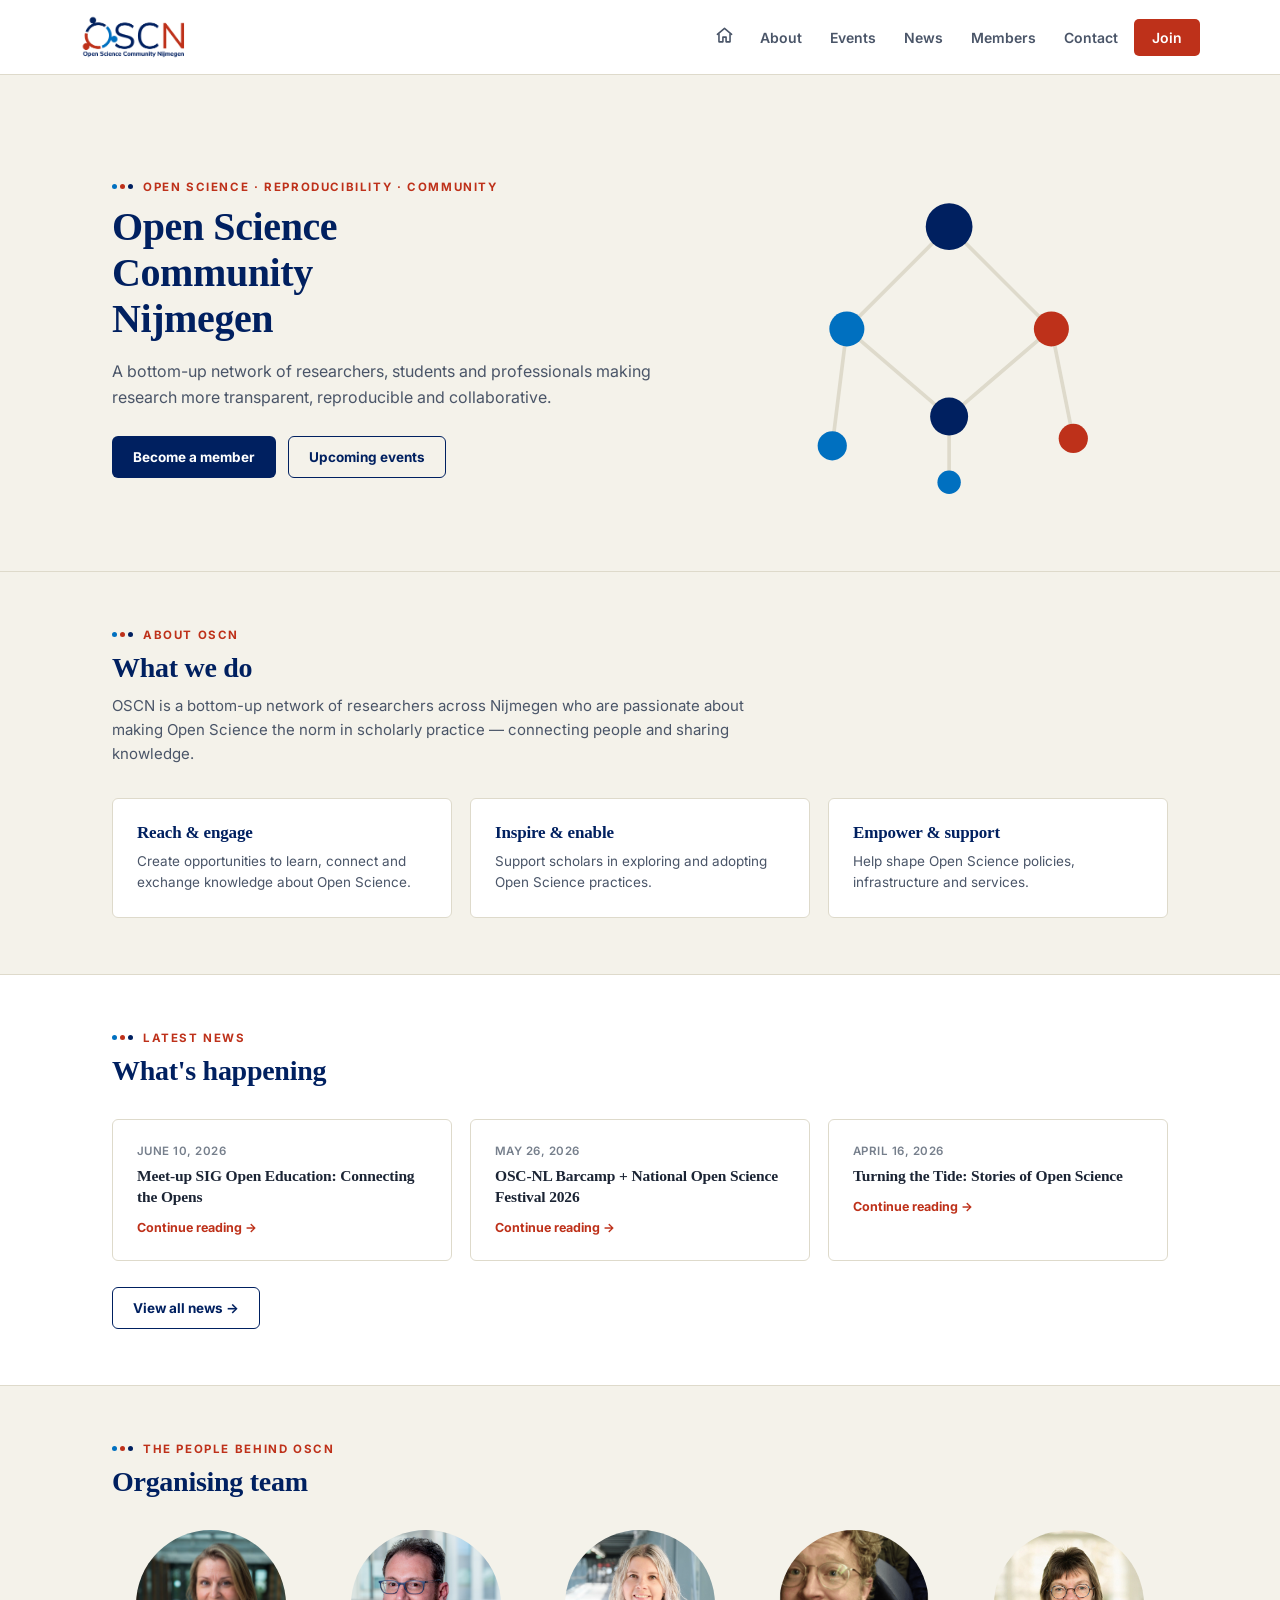
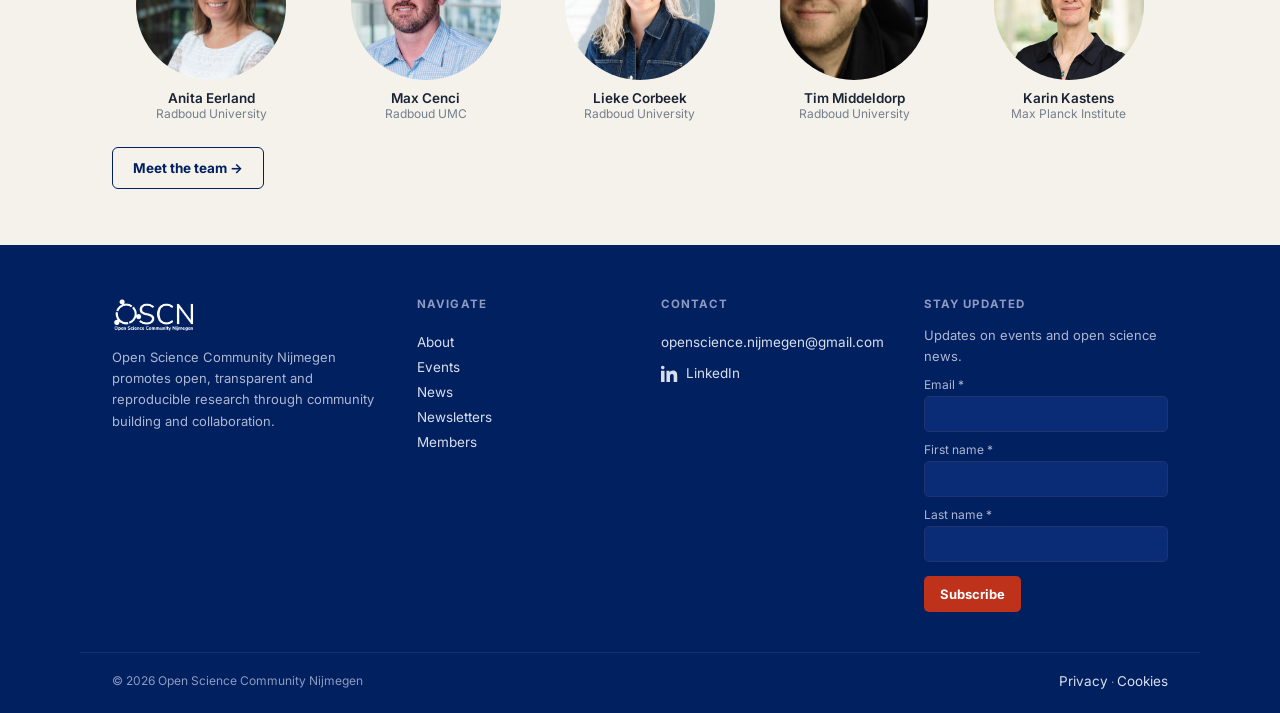
==== commit 858d0ba4: "Update index.html" ====
--- a/index.html
+++ b/index.html
@@ -122,7 +122,7 @@
     <div style="display:grid;grid-template-columns:repeat(5,1fr);gap:16px;">
       
       <div style="text-align:center;">
-        <div style="width:100px;height:100px;border-radius:50%;overflow:hidden;margin:0 auto 10px;">
+        <div style="width:150px;height:150px;border-radius:50%;overflow:hidden;margin:0 auto 10px;">
     <img src="images/about/Anita.jpg" alt="Anita Eerland" style="width:100%;height:100%;object-fit:cover;">
 </div>
         <div style="font-weight:600;font-size:13.5px;">Anita Eerland</div>
@@ -130,7 +130,7 @@
       </div>
       
       <div style="text-align:center;">
-       <div style="width:100px;height:100px;border-radius:50%;overflow:hidden;margin:0 auto 10px;">
+       <div style="width:150px;height:150px;border-radius:50%;overflow:hidden;margin:0 auto 10px;">
     <img src="images/about/Max.png" alt="Max Cenci" style="width:100%;height:100%;object-fit:cover;">
 </div>
         <div style="font-weight:600;font-size:13.5px;">Max Cenci</div>
@@ -138,7 +138,7 @@
       </div>
       
       <div style="text-align:center;">
-        <div style="width:100px;height:100px;border-radius:50%;overflow:hidden;margin:0 auto 10px;">
+        <div style="width:150px;height:150px;border-radius:50%;overflow:hidden;margin:0 auto 10px;">
     <img src="images/about/Lieke.jpg" alt="Lieke Corbeek" style="width:100%;height:100%;object-fit:cover;">
 </div>
         <div style="font-weight:600;font-size:13.5px;">Lieke Corbeek</div>
@@ -146,7 +146,7 @@
       </div>
       
       <div style="text-align:center;">
-        <div style="width:100px;height:100px;border-radius:50%;overflow:hidden;margin:0 auto 10px;">
+        <div style="width:150px;height:150px;border-radius:50%;overflow:hidden;margin:0 auto 10px;">
     <img src="images/about/Tim.png" alt="Tim Middeldorp" style="width:100%;height:100%;object-fit:cover;">
 </div>
         <div style="font-weight:600;font-size:13.5px;">Tim Middeldorp</div>
@@ -154,7 +154,7 @@
       </div>
       
       <div style="text-align:center;">
-        <div style="width:100px;height:100px;border-radius:50%;overflow:hidden;margin:0 auto 10px;">
+        <div style="width:150px;height:150px;border-radius:50%;overflow:hidden;margin:0 auto 10px;">
     <img src="images/about/Karin.jpg" alt="Karin Kastens" style="width:100%;height:100%;object-fit:cover;">
 </div>
         <div style="font-weight:600;font-size:13.5px;">Karin Kastens</div>
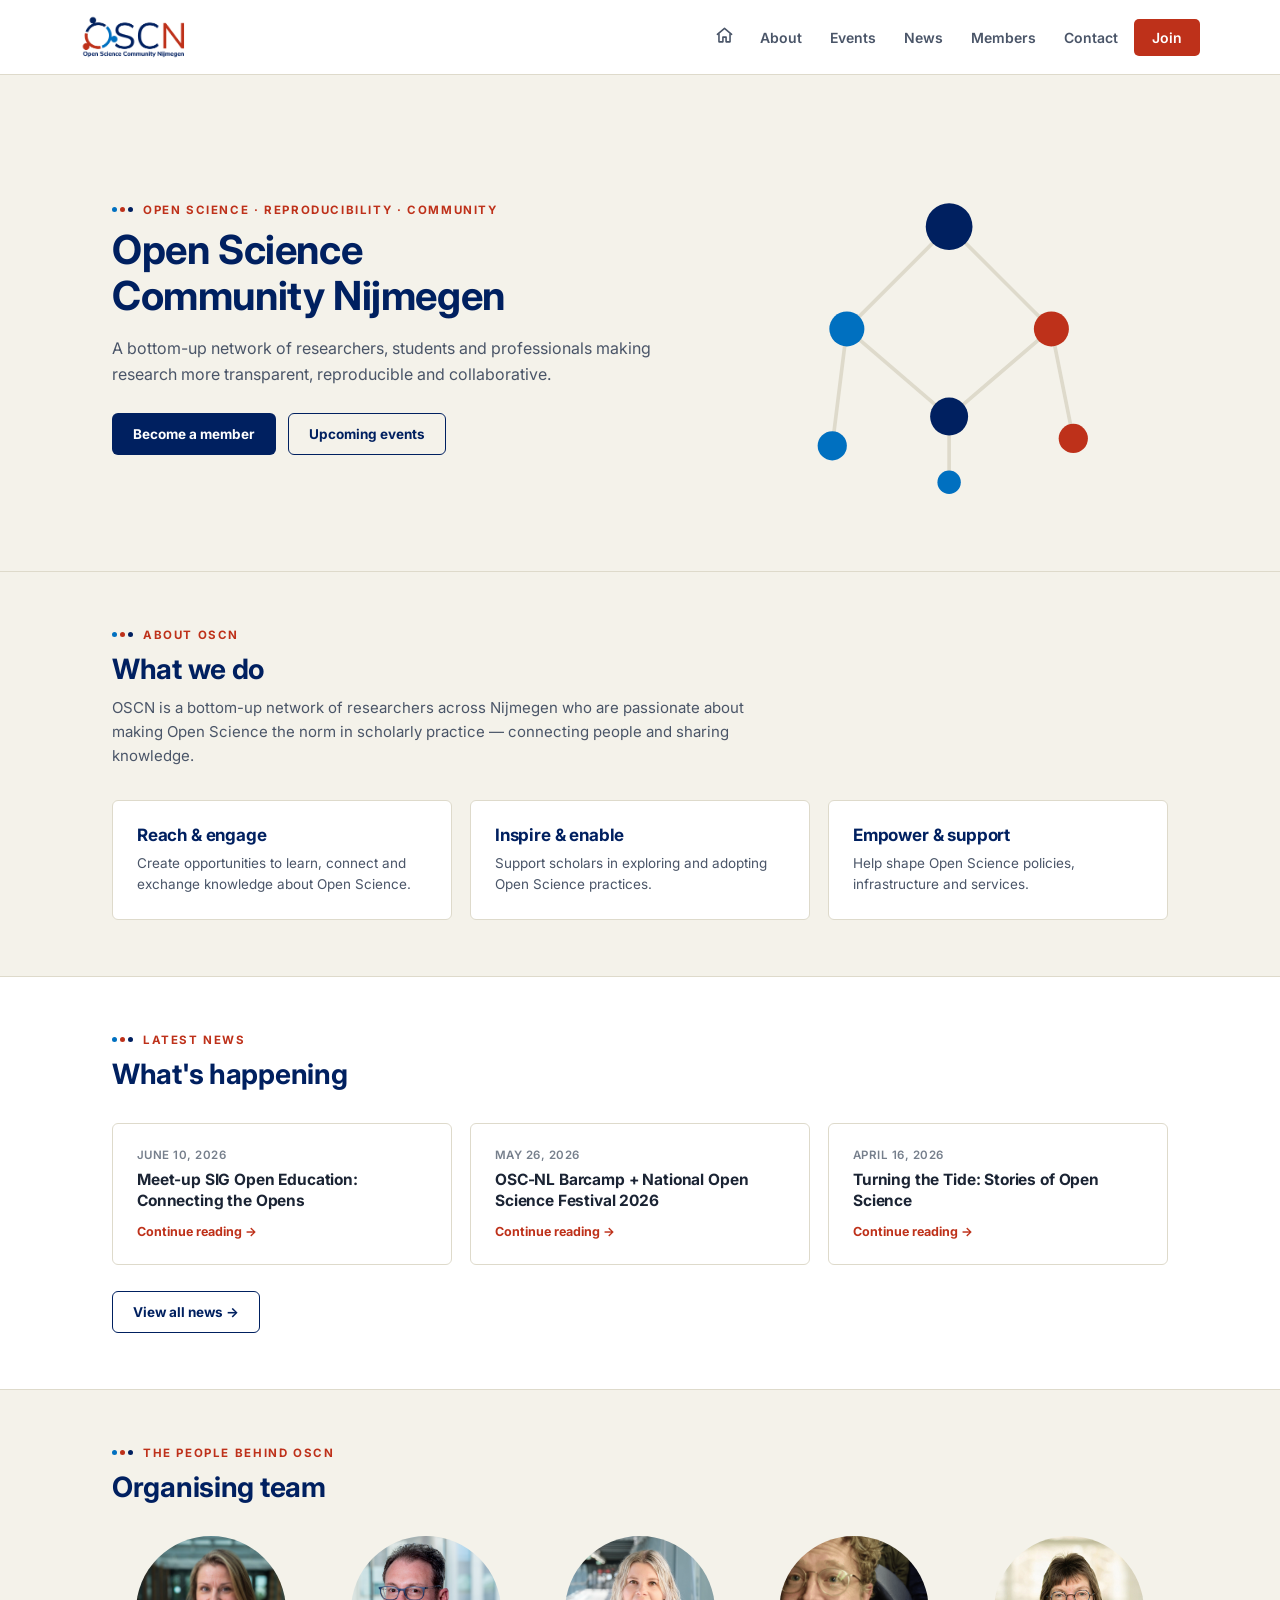
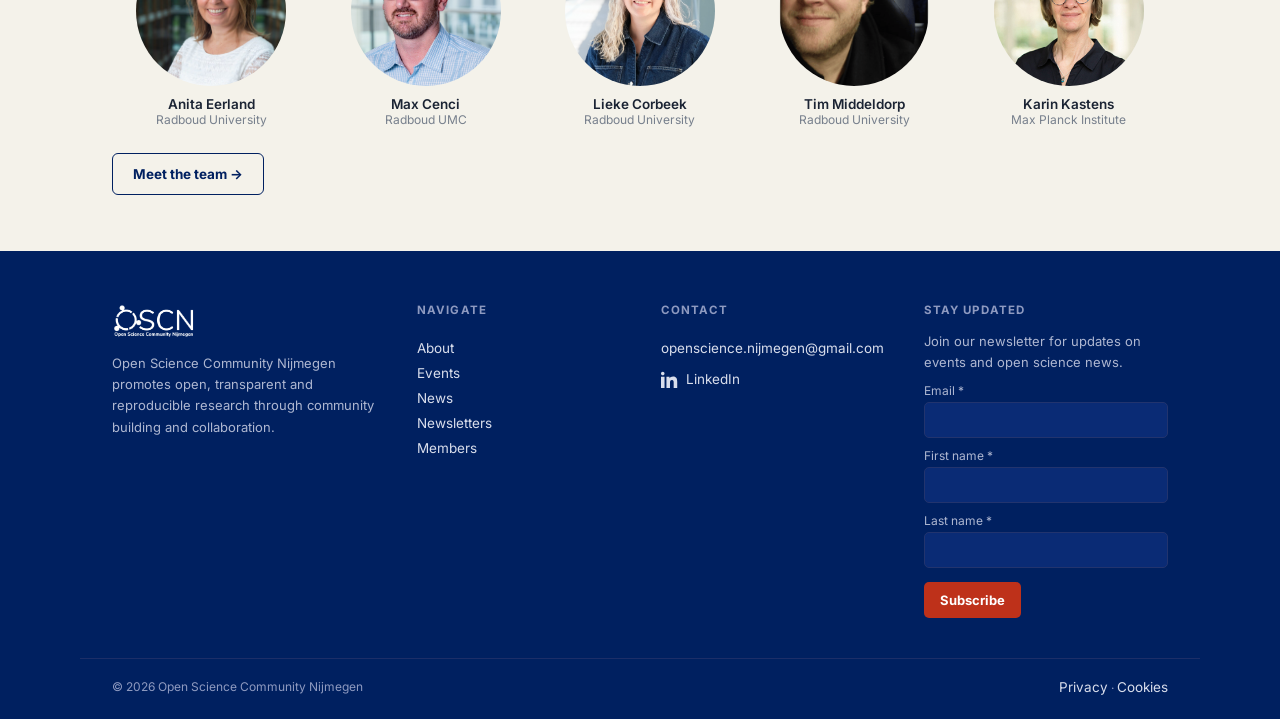
==== commit 66220591: "Update index.html" ====
--- a/index.html
+++ b/index.html
@@ -190,7 +190,7 @@
     </div>
     <div>
       <h3>Stay updated</h3>
-      <p style="margin-bottom:6px;">Updates on events and open science news.</p>
+      <p style="margin-bottom:6px;">Join our newsletter for updates on events and open science news.</p>
       <form method="post" action="https://open-science-community-nijmegen.email-provider.eu/subscribe/post/index.php" accept-charset="utf-8" class="nl-form form-op7pq9fkox">
         <input type="hidden" name="next" value="" />
         <input type="hidden" name="a" value="ohz7mrmpse" />
--- a/style.css
+++ b/style.css
@@ -24,7 +24,7 @@
 img{max-width:100%;display:block;}
 a{color:inherit;}
 ::selection{background:#F0D3CB;color:var(--accent-deep);}
-h1,h2,h3{font-family:'Playfair Display',serif;margin:0;letter-spacing:-0.01em;}
+h1,h2,h3{font-family:'Inter',serif;margin:0;letter-spacing:-0.01em;}
 .wrap{max-width:1120px;margin:0 auto;padding:0 32px;}
 .eyebrow{
   font-family:'Inter',sans-serif;font-weight:700;font-size:11.5px;letter-spacing:.14em;
